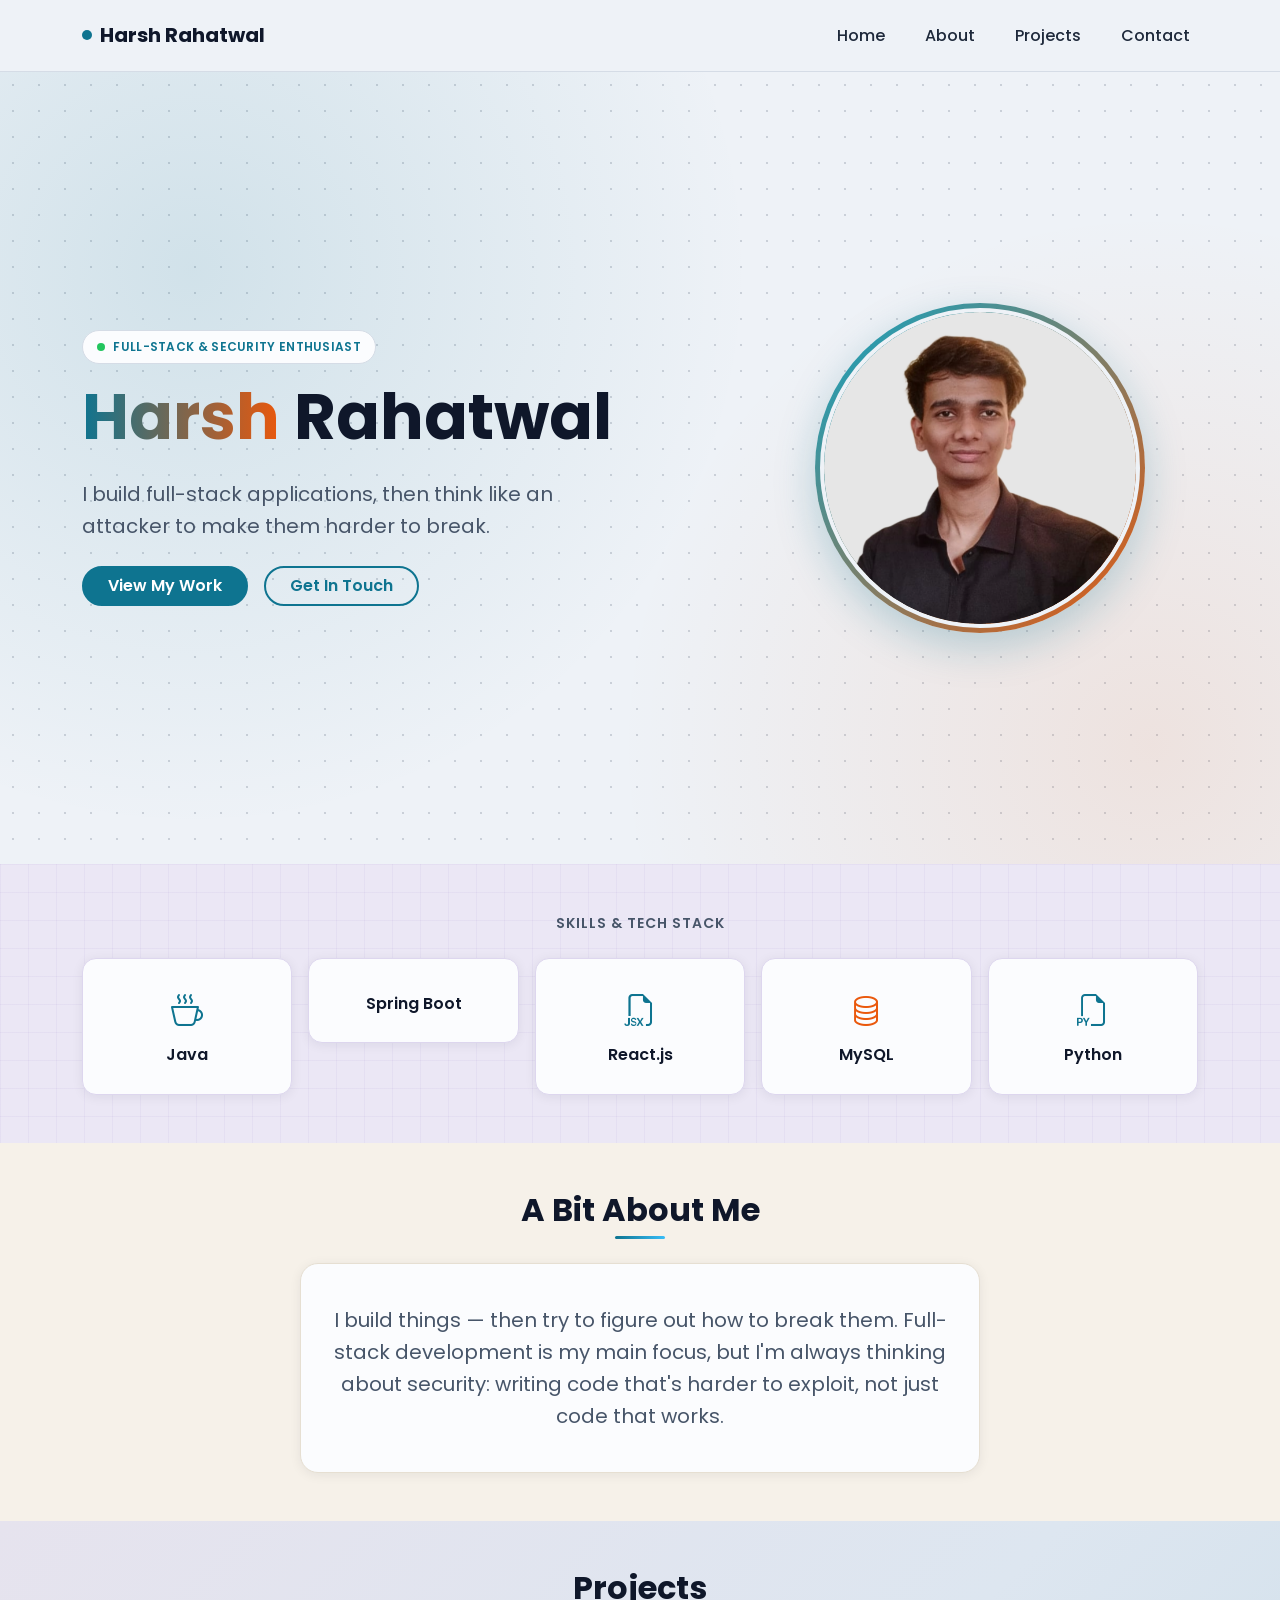
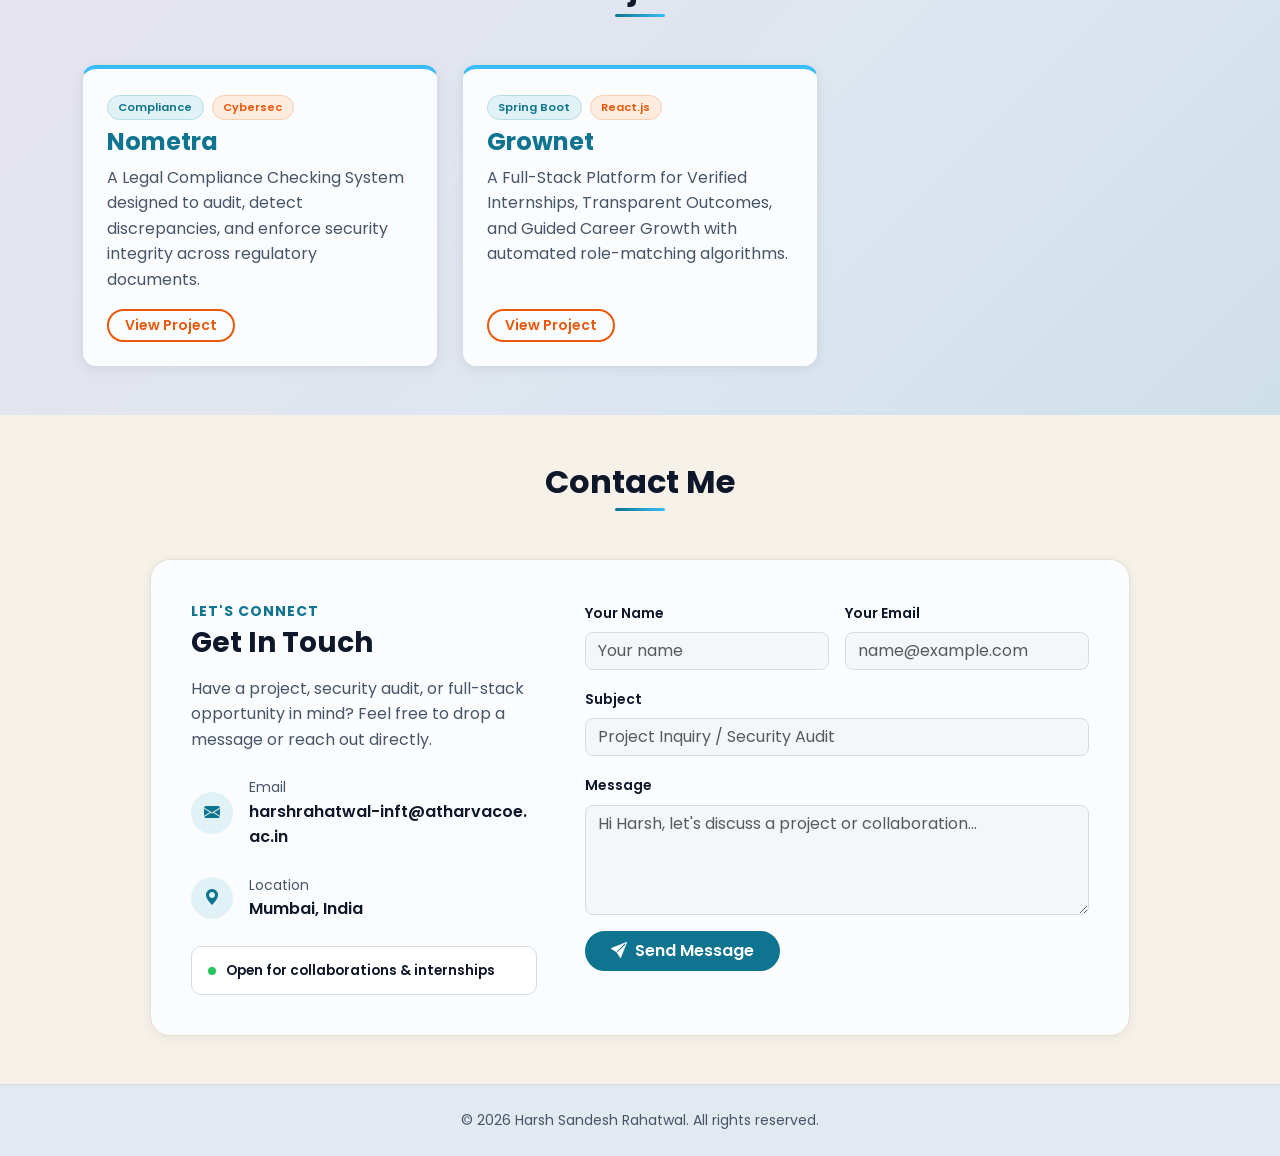
==== index.html @ 081e5b99 "Initial commit" ====
<!DOCTYPE html>
<html lang="en">
<head>
  <meta charset="UTF-8">
  <meta name="viewport" content="width=device-width, initial-scale=1.0">
  <title>Harsh Rahatwal | Portfolio</title>
  <link href="https://cdn.jsdelivr.net/npm/bootstrap@5.3.3/dist/css/bootstrap.min.css" rel="stylesheet">
  <link rel="stylesheet" href="https://cdn.jsdelivr.net/npm/bootstrap-icons@1.11.3/font/bootstrap-icons.css">
  <link href="https://fonts.googleapis.com/css2?family=Poppins:wght@400;500;600;700&display=swap" rel="stylesheet">
  <link rel="stylesheet" href="style.css">
</head>
<body>

  <!-- NAVBAR -->
  <nav class="navbar navbar-expand-lg site-nav sticky-top">
    <div class="container">
      <a class="navbar-brand fw-bold d-flex align-items-center gap-2" href="#home">
        <span class="brand-dot"></span>Harsh Rahatwal
      </a>
      <button class="navbar-toggler" type="button" data-bs-toggle="collapse" data-bs-target="#navMenu">
        <span class="navbar-toggler-icon"></span>
      </button>
      <div class="collapse navbar-collapse justify-content-end" id="navMenu">
        <ul class="navbar-nav gap-lg-4">
          <li class="nav-item"><a class="nav-link" href="#home">Home</a></li>
          <li class="nav-item"><a class="nav-link" href="#about">About</a></li>
          <li class="nav-item"><a class="nav-link" href="#projects">Projects</a></li>
          <li class="nav-item"><a class="nav-link" href="#contact">Contact</a></li>
        </ul>
      </div>
    </div>
  </nav>

  <!-- HERO -->
  <section class="hero d-flex align-items-center" id="home">
    <div class="container">
      <div class="row align-items-center g-5">

        <div class="col-lg-7">
          <span class="hero-badge"><span class="green-dot"></span>FULL-STACK &amp; SECURITY ENTHUSIAST</span>
          <h1 class="hero-title fw-bold mt-3">
            <span class="hero-name-gradient">Harsh</span> Rahatwal
          </h1>
          <p class="body-text fs-5 my-4" style="max-width: 520px;">
            I build full-stack applications, then think like an attacker to make them harder to break.
          </p>
          <div class="d-flex gap-3 flex-wrap">
            <a href="#projects" class="btn btn-accent rounded-pill px-4 fw-semibold">View My Work</a>
            <a href="#contact" class="btn btn-outline-accent rounded-pill px-4 fw-semibold">Get In Touch</a>
          </div>
        </div>

        <div class="col-lg-5 d-flex justify-content-center">
          <div class="photo-ring">
            <img src="profile-picture.png" alt="Harsh Rahatwal" class="rounded-circle hero-photo">
          </div>
        </div>

      </div>
    </div>
  </section>

  <!-- SKILLS -->
  <section class="section-lavender py-5">
    <div class="container">
      <p class="text-center small fw-semibold text-uppercase mb-4 body-text" style="letter-spacing:1px;">Skills &amp; Tech Stack</p>
      <div class="row g-3 justify-content-center">
        <div class="col-6 col-md"><div class="skill-card"><i class="bi bi-cup-hot accent-text"></i><p>Java</p></div></div>
        <div class="col-6 col-md"><div class="skill-card"><i class="bi bi-leaf accent-text-2"></i><p>Spring Boot</p></div></div>
        <div class="col-6 col-md"><div class="skill-card"><i class="bi bi-filetype-jsx accent-text"></i><p>React.js</p></div></div>
        <div class="col-6 col-md"><div class="skill-card"><i class="bi bi-database accent-text-2"></i><p>MySQL</p></div></div>
        <div class="col-6 col-md"><div class="skill-card"><i class="bi bi-filetype-py accent-text"></i><p>Python</p></div></div>
      </div>
    </div>
  </section>

  <!-- ABOUT -->
  <section class="section-linen py-5" id="about">
    <div class="container text-center">
      <h2 class="section-heading heading-dark mb-4">A Bit About Me</h2>
      <div class="about-card mx-auto">
        <p class="body-text fs-5 mb-0">
          I build things — then try to figure out how to break them. Full-stack development is my main focus, but I'm always thinking about security: writing code that's harder to exploit, not just code that works.
        </p>
      </div>
    </div>
  </section>

  <!-- PROJECTS -->
  <section class="section-slate py-5" id="projects">
    <div class="container">
      <h2 class="section-heading heading-dark text-center d-table mx-auto mb-5">Projects</h2>
      <div class="row g-4">

        <div class="col-md-4">
          <div class="project-card h-100 d-flex flex-column">
            <div class="mb-2">
              <span class="tag tag-teal">Compliance</span>
              <span class="tag tag-orange">Cybersec</span>
            </div>
            <h3 class="h4 fw-bold accent-text">Nometra</h3>
            <p class="body-text flex-grow-1">A Legal Compliance Checking System designed to audit, detect discrepancies, and enforce security integrity across regulatory documents.</p>
            <a href="#" class="btn btn-outline-accent2 btn-sm rounded-pill align-self-start px-3 fw-semibold">View Project</a>
          </div>
        </div>

        <div class="col-md-4">
          <div class="project-card h-100 d-flex flex-column">
            <div class="mb-2">
              <span class="tag tag-teal">Spring Boot</span>
              <span class="tag tag-orange">React.js</span>
            </div>
            <h3 class="h4 fw-bold accent-text">Grownet</h3>
            <p class="body-text flex-grow-1">A Full-Stack Platform for Verified Internships, Transparent Outcomes, and Guided Career Growth with automated role-matching algorithms.</p>
            <a href="#" class="btn btn-outline-accent2 btn-sm rounded-pill align-self-start px-3 fw-semibold">View Project</a>
          </div>
        </div>

        

      </div>
    </div>
  </section>

  <!-- CONTACT -->
  <section class="section-linen py-5" id="contact">
    <div class="container">
      <h2 class="section-heading heading-dark text-center d-table mx-auto mb-5">Contact Me</h2>

      <div class="contact-card mx-auto">
        <div class="row g-5">

          <div class="col-lg-5">
            <p class="small fw-bold text-uppercase accent-text mb-1" style="letter-spacing:1px;">Let's connect</p>
            <h3 class="fw-bold heading-dark mb-3">Get In Touch</h3>
            <p class="body-text">Have a project, security audit, or full-stack opportunity in mind? Feel free to drop a message or reach out directly.</p>

            <div class="d-flex align-items-center gap-3 my-4">
              <span class="icon-circle"><i class="bi bi-envelope-fill"></i></span>
              <div>
                <small class="body-text d-block">Email</small>
                <span class="fw-semibold heading-dark" style="word-break: break-all;">harshrahatwal-inft@atharvacoe.ac.in</span>
              </div>
            </div>

            <div class="d-flex align-items-center gap-3 mb-4">
              <span class="icon-circle"><i class="bi bi-geo-alt-fill"></i></span>
              <div>
                <small class="body-text d-block">Location</small>
                <span class="fw-semibold heading-dark">Mumbai, India</span>
              </div>
            </div>

            <div class="open-badge">
              <span class="green-dot"></span>Open for collaborations &amp; internships
            </div>
          </div>

          <div class="col-lg-7">
            <form action="mailto:harshrahatwal-inft@atharvacoe.ac.in" method="post" enctype="text/plain">
              <div class="row g-3">
                <div class="col-md-6">
                  <label class="form-label fw-semibold small" for="name">Your Name</label>
                  <input type="text" class="form-control" id="name" name="name" placeholder="Your name" required>
                </div>
                <div class="col-md-6">
                  <label class="form-label fw-semibold small" for="email">Your Email</label>
                  <input type="email" class="form-control" id="email" name="email" placeholder="name@example.com" required>
                </div>
                <div class="col-12">
                  <label class="form-label fw-semibold small" for="subject">Subject</label>
                  <input type="text" class="form-control" id="subject" name="subject" placeholder="Project Inquiry / Security Audit">
                </div>
                <div class="col-12">
                  <label class="form-label fw-semibold small" for="message">Message</label>
                  <textarea class="form-control" id="message" name="message" rows="4" placeholder="Hi Harsh, let's discuss a project or collaboration..." required></textarea>
                </div>
                <div class="col-12">
                  <button type="submit" class="btn btn-accent rounded-pill px-4 fw-semibold">
                    <i class="bi bi-send-fill me-2"></i>Send Message
                  </button>
                </div>
              </div>
            </form>
          </div>

        </div>
      </div>
    </div>
  </section>

  <!-- FOOTER -->
  <footer class="site-footer text-center py-4 small body-text">
    © 2026 Harsh Sandesh Rahatwal. All rights reserved.
  </footer>

  <script src="https://cdn.jsdelivr.net/npm/bootstrap@5.3.3/dist/js/bootstrap.bundle.min.js"></script>
</body>
</html>
---- style.css ----
* { margin: 0; padding: 0; box-sizing: border-box; }
html { scroll-behavior: smooth; }

:root {
  --accent: #0e7490;
  --accent-dark: #155e75;
  --accent-2: #ea580c;
  --text-dark: #0f172a;
  --text-body: #475569;
  --card: #fbfcfe;
  --border: #d5dce6;
  --shadow: 0 2px 12px rgba(15, 23, 42, 0.07);
}

body {
  font-family: 'Poppins', sans-serif;
  line-height: 1.6;
  background-color: #eef2f7;
  color: var(--text-body);
}

/* ---------- Colour utilities ---------- */
.accent-text   { color: var(--accent); }
.accent-text-2 { color: var(--accent-2); }
.heading-dark  { color: var(--text-dark); }
.body-text     { color: var(--text-body); }

/* ---------- Section backgrounds ---------- */
.section-lavender {
  background-color: #ebe7f5;
  background-image:
    linear-gradient(rgba(120, 100, 180, 0.06) 1px, transparent 1px),
    linear-gradient(90deg, rgba(120, 100, 180, 0.06) 1px, transparent 1px);
  background-size: 28px 28px;
}
.section-linen { background-color: #f6f1e9; }
.section-slate {
  background-color: #e3e9f1;
  background-image: linear-gradient(135deg, #e6e3ee 0%, #dde6f0 60%, #cfdfea 100%);
}

/* ---------- Navbar ---------- */
.site-nav {
  background-color: rgba(238, 242, 247, 0.92);
  backdrop-filter: blur(8px);
  border-bottom: 1px solid var(--border);
  padding: 0.9rem 0;
}
.site-nav .navbar-brand { color: var(--text-dark); }
.site-nav .nav-link { color: #1e293b; font-weight: 500; }
.site-nav .nav-link:hover { color: var(--accent); }
.brand-dot {
  width: 10px; height: 10px; border-radius: 50%;
  background: var(--accent); display: inline-block;
}

/* ---------- Hero ---------- */
.hero {
  min-height: 88vh;
  background-color: #eef2f7;
  background-image:
    radial-gradient(circle at 15% 25%, rgba(14, 116, 144, 0.13), transparent 45%),
    radial-gradient(circle at 90% 85%, rgba(234, 88, 12, 0.10), transparent 40%),
    radial-gradient(rgba(71, 85, 105, 0.22) 1px, transparent 1px);
  background-size: auto, auto, 26px 26px;
}
.hero-badge {
  display: inline-flex; align-items: center; gap: 0.5rem;
  background: #fbfcfe; border: 1px solid var(--border);
  color: var(--accent); font-size: 0.75rem; font-weight: 600;
  padding: 0.4rem 0.9rem; border-radius: 30px; letter-spacing: 0.3px;
}
.green-dot {
  width: 8px; height: 8px; border-radius: 50%;
  background: #22c55e; display: inline-block; flex-shrink: 0;
}
.hero-title {
  font-size: clamp(2.4rem, 6vw, 4rem);
  line-height: 1.15;
  color: var(--text-dark);
}
.hero-name-gradient {
  background: linear-gradient(90deg, var(--accent), var(--accent-2));
  -webkit-background-clip: text;
  background-clip: text;
  color: transparent;
}
.photo-ring {
  padding: 5px;
  border-radius: 50%;
  background: linear-gradient(135deg, #0ea5c6, var(--accent-2));
  box-shadow: 0 14px 40px rgba(14, 116, 144, 0.25);
}
.hero-photo {
  width: 100%;
  max-width: 320px;
  aspect-ratio: 1 / 1;
  object-fit: cover;
  display: block;
  border: 4px solid #eef2f7;
}

/* ---------- Buttons ---------- */
.btn-accent {
  background-color: var(--accent);
  color: #fff;
  border: 2px solid var(--accent);
  transition: all 0.25s ease;
}
.btn-accent:hover { background-color: transparent; color: var(--accent); }

.btn-outline-accent {
  background-color: transparent;
  color: var(--accent);
  border: 2px solid var(--accent);
  transition: all 0.25s ease;
}
.btn-outline-accent:hover { background-color: var(--accent); color: #fff; }

.btn-outline-accent2 {
  background-color: transparent;
  color: var(--accent-2);
  border: 2px solid var(--accent-2);
  transition: all 0.25s ease;
}
.btn-outline-accent2:hover { background-color: var(--accent-2); color: #fff; }

/* ---------- Section headings ---------- */
.section-heading {
  position: relative;
  padding-bottom: 0.6rem;
  font-weight: 700;
}
.section-heading::after {
  content: "";
  position: absolute;
  bottom: 0; left: 50%;
  transform: translateX(-50%);
  width: 50px; height: 3px;
  background: linear-gradient(90deg, var(--accent), #38bdf8);
  border-radius: 2px;
}

/* ---------- Skill cards ---------- */
.skill-card {
  background: var(--card);
  border: 1px solid #ddd6ee;
  border-radius: 14px;
  box-shadow: var(--shadow);
  text-align: center;
  padding: 1.6rem 0.5rem;
  transition: transform 0.2s ease, border-color 0.2s ease;
}
.skill-card i { font-size: 2rem; }
.skill-card p { margin: 0.4rem 0 0; font-weight: 600; color: var(--text-dark); }
.skill-card:hover { transform: translateY(-5px); border-color: var(--accent-2); }

/* ---------- About ---------- */
.about-card {
  max-width: 680px;
  background: var(--card);
  border: 1px solid #e6dfd2;
  border-radius: 18px;
  box-shadow: var(--shadow);
  padding: 2.5rem 2rem;
}

/* ---------- Project cards ---------- */
.project-card {
  background: var(--card);
  border: 1px solid var(--border);
  border-top: 4px solid #38bdf8;
  border-radius: 14px;
  box-shadow: var(--shadow);
  padding: 1.5rem;
  transition: transform 0.2s ease, border-color 0.2s ease, box-shadow 0.2s ease;
}
.project-card:hover {
  transform: translateY(-5px);
  border-color: var(--accent-2);
  box-shadow: 0 8px 22px rgba(15, 23, 42, 0.12);
}
.tag {
  display: inline-block;
  font-size: 0.7rem; font-weight: 600;
  padding: 0.15rem 0.65rem;
  border-radius: 20px; margin-right: 0.25rem;
}
.tag-teal   { background: #e0f2f6; color: var(--accent);   border: 1px solid #b6dde6; }
.tag-orange { background: #fdebdd; color: var(--accent-2); border: 1px solid #f7cfb0; }

/* ---------- Contact ---------- */
.contact-card {
  max-width: 980px;
  background: var(--card);
  border: 1px solid #e6dfd2;
  border-radius: 20px;
  box-shadow: var(--shadow);
  padding: 2.5rem;
}
.icon-circle {
  width: 42px; height: 42px; flex-shrink: 0;
  border-radius: 50%;
  background: #e0f2f6; color: var(--accent);
  display: inline-flex; align-items: center; justify-content: center;
}
.open-badge {
  display: flex; align-items: center; gap: 0.6rem;
  border: 1px solid var(--border);
  border-radius: 10px;
  padding: 0.8rem 1rem;
  font-size: 0.85rem; font-weight: 600;
  color: var(--text-dark);
  background: #fff;
}
.form-label { color: var(--text-dark); }
.form-control {
  background-color: #f4f6fa;
  border: 1px solid var(--border);
  border-radius: 8px;
  color: var(--text-dark);
}
.form-control:focus {
  background-color: #fff;
  border-color: var(--accent);
  box-shadow: 0 0 0 3px rgba(14, 116, 144, 0.15);
}

/* ---------- Footer ---------- */
.site-footer {
  background-color: #e3e9f1;
  border-top: 1px solid var(--border);
}

/* ---------- Small screens ---------- */
@media (max-width: 575px) {
  .contact-card { padding: 1.5rem; }
  .about-card { padding: 1.75rem 1.25rem; }
}
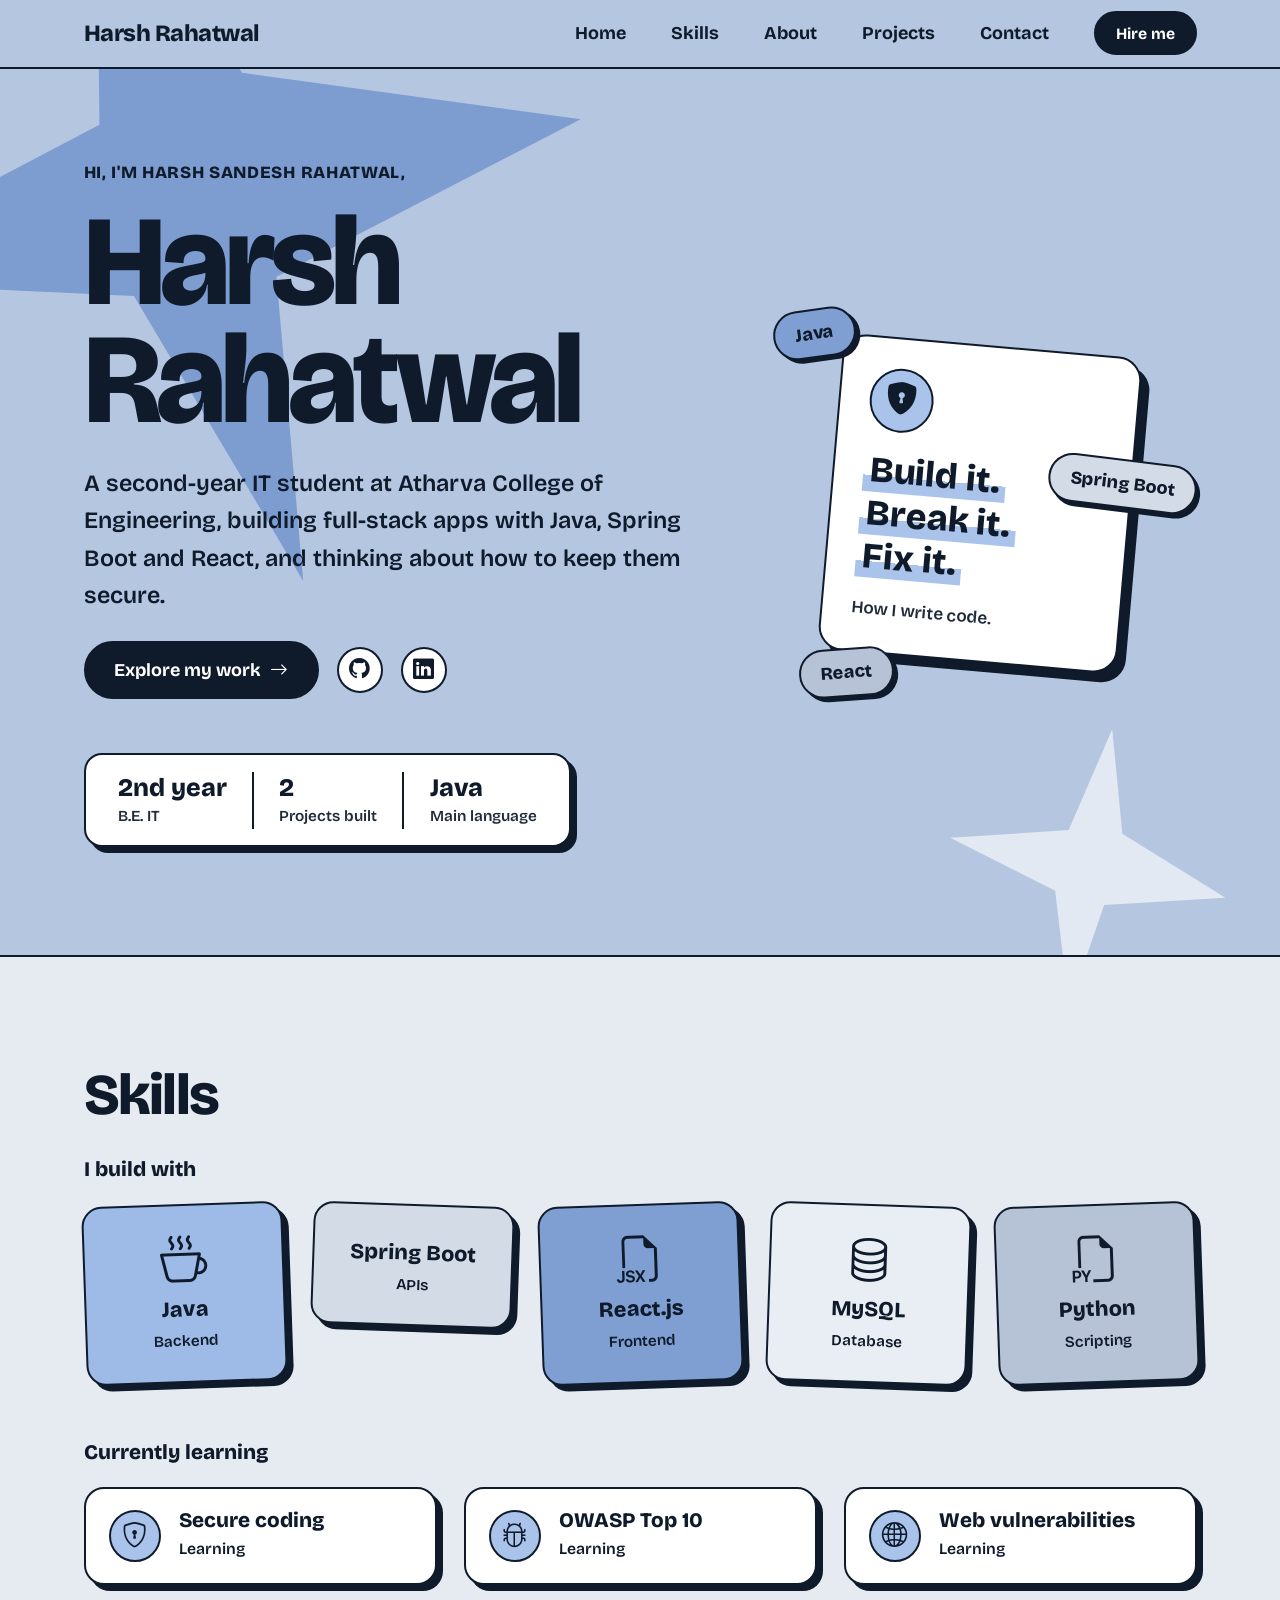
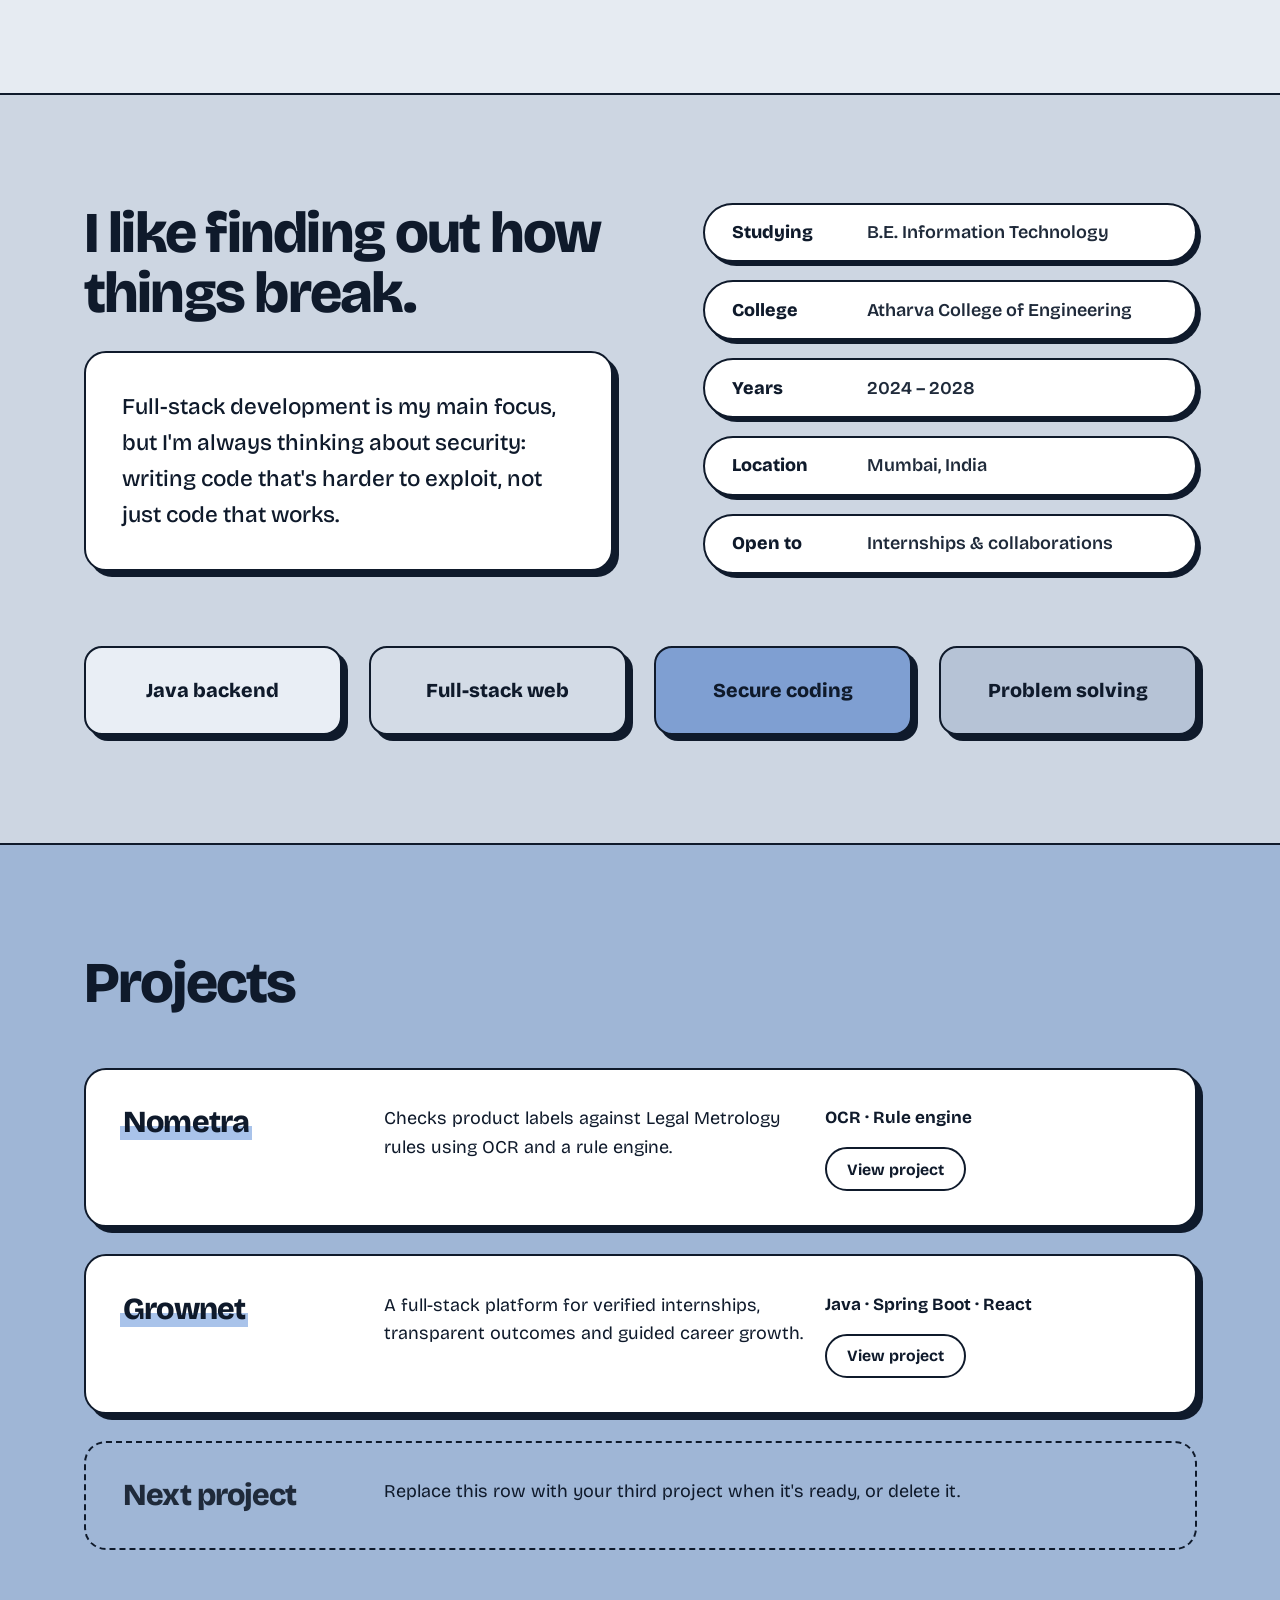
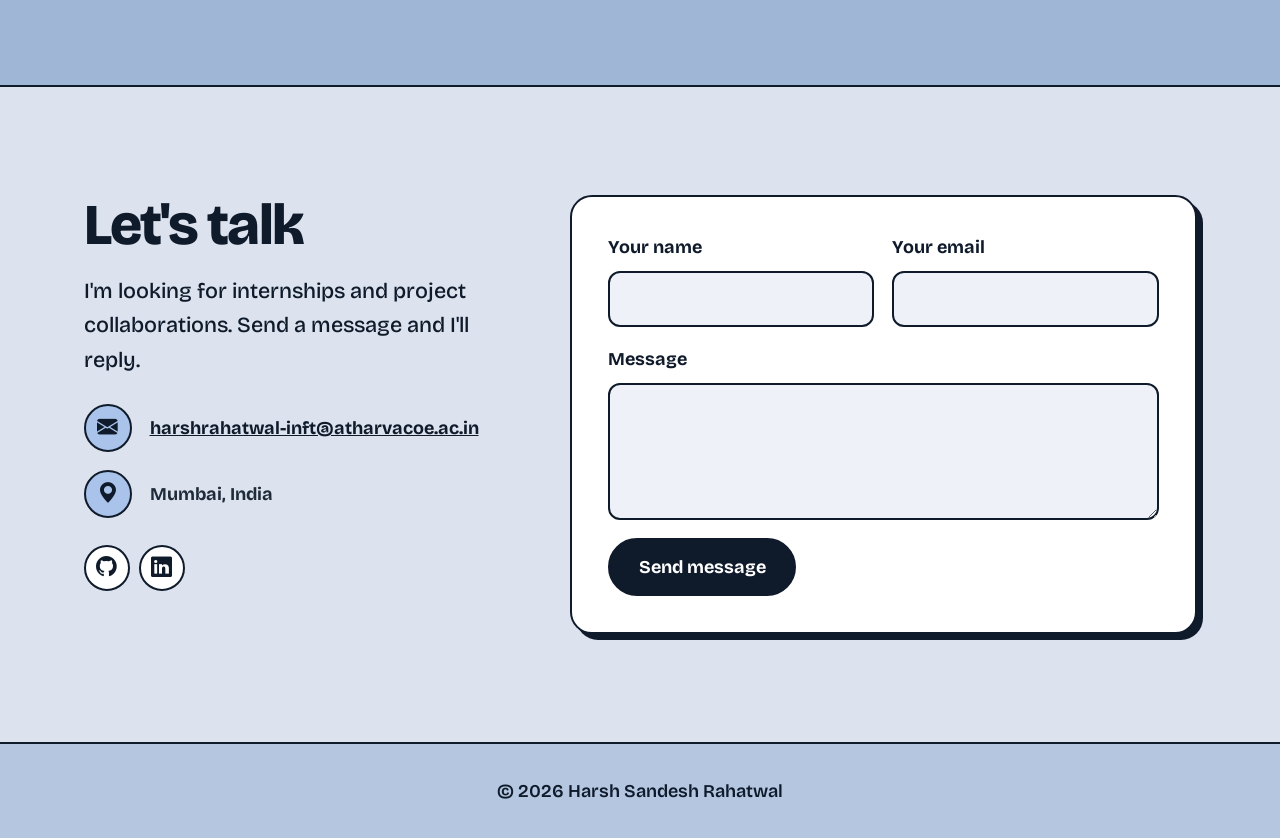
==== commit 7043f55e: "Redesign portfolio: new theme and layout" ====
--- a/index.html
+++ b/index.html
@@ -6,7 +6,7 @@
   <title>Harsh Rahatwal | Portfolio</title>
   <link href="https://cdn.jsdelivr.net/npm/bootstrap@5.3.3/dist/css/bootstrap.min.css" rel="stylesheet">
   <link rel="stylesheet" href="https://cdn.jsdelivr.net/npm/bootstrap-icons@1.11.3/font/bootstrap-icons.css">
-  <link href="https://fonts.googleapis.com/css2?family=Poppins:wght@400;500;600;700&display=swap" rel="stylesheet">
+  <link href="https://fonts.googleapis.com/css2?family=Bricolage+Grotesque:wght@400;600;800&display=swap" rel="stylesheet">
   <link rel="stylesheet" href="style.css">
 </head>
 <body>
@@ -14,185 +14,205 @@
   <!-- NAVBAR -->
   <nav class="navbar navbar-expand-lg site-nav sticky-top">
     <div class="container">
-      <a class="navbar-brand fw-bold d-flex align-items-center gap-2" href="#home">
-        <span class="brand-dot"></span>Harsh Rahatwal
-      </a>
-      <button class="navbar-toggler" type="button" data-bs-toggle="collapse" data-bs-target="#navMenu">
+      <a class="navbar-brand" href="#home">Harsh Rahatwal</a>
+      <button class="navbar-toggler" type="button" data-bs-toggle="collapse" data-bs-target="#navMenu" aria-label="Toggle menu">
         <span class="navbar-toggler-icon"></span>
       </button>
       <div class="collapse navbar-collapse justify-content-end" id="navMenu">
-        <ul class="navbar-nav gap-lg-4">
+        <ul class="navbar-nav gap-lg-4 align-items-lg-center">
           <li class="nav-item"><a class="nav-link" href="#home">Home</a></li>
+          <li class="nav-item"><a class="nav-link" href="#skills">Skills</a></li>
           <li class="nav-item"><a class="nav-link" href="#about">About</a></li>
           <li class="nav-item"><a class="nav-link" href="#projects">Projects</a></li>
           <li class="nav-item"><a class="nav-link" href="#contact">Contact</a></li>
+          <li class="nav-item ms-lg-2 mt-2 mt-lg-0"><a class="btn btn-ink btn-sm" href="#contact">Hire me</a></li>
         </ul>
       </div>
     </div>
   </nav>
 
   <!-- HERO -->
-  <section class="hero d-flex align-items-center" id="home">
-    <div class="container">
+  <header class="hero" id="home">
+    <span class="star star-pink" aria-hidden="true"></span>
+    <span class="star star-yellow" aria-hidden="true"></span>
+    <div class="container position-relative">
       <div class="row align-items-center g-5">
 
         <div class="col-lg-7">
-          <span class="hero-badge"><span class="green-dot"></span>FULL-STACK &amp; SECURITY ENTHUSIAST</span>
-          <h1 class="hero-title fw-bold mt-3">
-            <span class="hero-name-gradient">Harsh</span> Rahatwal
-          </h1>
-          <p class="body-text fs-5 my-4" style="max-width: 520px;">
-            I build full-stack applications, then think like an attacker to make them harder to break.
-          </p>
-          <div class="d-flex gap-3 flex-wrap">
-            <a href="#projects" class="btn btn-accent rounded-pill px-4 fw-semibold">View My Work</a>
-            <a href="#contact" class="btn btn-outline-accent rounded-pill px-4 fw-semibold">Get In Touch</a>
-          </div>
-        </div>
-
-        <div class="col-lg-5 d-flex justify-content-center">
-          <div class="photo-ring">
-            <img src="profile-picture.png" alt="Harsh Rahatwal" class="rounded-circle hero-photo">
-          </div>
-        </div>
-
-      </div>
-    </div>
-  </section>
+          <p class="hello">Hi, I'm Harsh Sandesh Rahatwal,</p>
+          <h1 class="hero-title">Harsh<br>Rahatwal</h1>
+          <p class="hero-sub">A second-year IT student at Atharva College of Engineering, building full-stack apps with Java, Spring Boot and React, and thinking about how to keep them secure.</p>
+          <div class="d-flex flex-wrap align-items-center gap-3 mt-4">
+            <a class="btn btn-ink" href="#projects">Explore my work <i class="bi bi-arrow-right ms-1"></i></a>
+            <a class="social" href="#" aria-label="GitHub"><i class="bi bi-github"></i></a>
+            <a class="social" href="#" aria-label="LinkedIn"><i class="bi bi-linkedin"></i></a>
+          </div>
+          <div class="stats mt-5">
+            <div class="stat"><strong>2nd year</strong><span>B.E. IT</span></div>
+            <div class="stat"><strong>2</strong><span>Projects built</span></div>
+            <div class="stat"><strong>Java</strong><span>Main language</span></div>
+          </div>
+        </div>
+
+        <div class="col-lg-5">
+          <div class="hero-visual">
+            <div class="mantra-card">
+              <div class="mantra-icon"><i class="bi bi-shield-lock-fill"></i></div>
+              <p class="mantra">
+                <span class="step">Build it.</span>
+                <span class="step">Break it.</span>
+                <span class="step">Fix it.</span>
+              </p>
+              <p class="mantra-note">How I write code.</p>
+            </div>
+            <span class="sticker s1">Java</span>
+            <span class="sticker s2">Spring Boot</span>
+            <span class="sticker s3">React</span>
+          </div>
+        </div>
+
+      </div>
+    </div>
+  </header>
 
   <!-- SKILLS -->
-  <section class="section-lavender py-5">
-    <div class="container">
-      <p class="text-center small fw-semibold text-uppercase mb-4 body-text" style="letter-spacing:1px;">Skills &amp; Tech Stack</p>
-      <div class="row g-3 justify-content-center">
-        <div class="col-6 col-md"><div class="skill-card"><i class="bi bi-cup-hot accent-text"></i><p>Java</p></div></div>
-        <div class="col-6 col-md"><div class="skill-card"><i class="bi bi-leaf accent-text-2"></i><p>Spring Boot</p></div></div>
-        <div class="col-6 col-md"><div class="skill-card"><i class="bi bi-filetype-jsx accent-text"></i><p>React.js</p></div></div>
-        <div class="col-6 col-md"><div class="skill-card"><i class="bi bi-database accent-text-2"></i><p>MySQL</p></div></div>
-        <div class="col-6 col-md"><div class="skill-card"><i class="bi bi-filetype-py accent-text"></i><p>Python</p></div></div>
+  <section class="band band-cream" id="skills">
+    <div class="container">
+      <h2 class="section-title">Skills</h2>
+
+      <p class="group-label mt-4">I build with</p>
+      <div class="row g-4 row-cols-2 row-cols-md-3 row-cols-lg-5">
+        <div class="col"><div class="tile bg-pink"><i class="bi bi-cup-hot"></i><b>Java</b><small>Backend</small></div></div>
+        <div class="col"><div class="tile bg-mint"><i class="bi bi-leaf"></i><b>Spring Boot</b><small>APIs</small></div></div>
+        <div class="col"><div class="tile bg-blue"><i class="bi bi-filetype-jsx"></i><b>React.js</b><small>Frontend</small></div></div>
+        <div class="col"><div class="tile bg-yellow"><i class="bi bi-database"></i><b>MySQL</b><small>Database</small></div></div>
+        <div class="col"><div class="tile bg-lav"><i class="bi bi-filetype-py"></i><b>Python</b><small>Scripting</small></div></div>
+      </div>
+
+      <p class="group-label mt-5">Currently learning</p>
+      <div class="row g-4 row-cols-1 row-cols-md-3">
+        <div class="col"><div class="tile-wide"><span class="chip-icon"><i class="bi bi-shield-lock"></i></span><div><b>Secure coding</b><small>Learning</small></div></div></div>
+        <div class="col"><div class="tile-wide"><span class="chip-icon"><i class="bi bi-bug"></i></span><div><b>OWASP Top 10</b><small>Learning</small></div></div></div>
+        <div class="col"><div class="tile-wide"><span class="chip-icon"><i class="bi bi-globe2"></i></span><div><b>Web vulnerabilities</b><small>Learning</small></div></div></div>
       </div>
     </div>
   </section>
 
   <!-- ABOUT -->
-  <section class="section-linen py-5" id="about">
-    <div class="container text-center">
-      <h2 class="section-heading heading-dark mb-4">A Bit About Me</h2>
-      <div class="about-card mx-auto">
-        <p class="body-text fs-5 mb-0">
-          I build things — then try to figure out how to break them. Full-stack development is my main focus, but I'm always thinking about security: writing code that's harder to exploit, not just code that works.
-        </p>
+  <section class="band band-pink" id="about">
+    <div class="container">
+      <div class="row g-5 align-items-start">
+        <div class="col-lg-6">
+          <h2 class="section-title mb-4">I like finding out how things break.</h2>
+          <div class="about-card">
+            <p class="mb-0">Full-stack development is my main focus, but I'm always thinking about security: writing code that's harder to exploit, not just code that works.</p>
+          </div>
+        </div>
+        <div class="col-lg-6">
+          <ul class="info">
+            <li><span>Studying</span><b>B.E. Information Technology</b></li>
+            <li><span>College</span><b>Atharva College of Engineering</b></li>
+            <li><span>Years</span><b>2024 – 2028</b></li>
+            <li><span>Location</span><b>Mumbai, India</b></li>
+            <li><span>Open to</span><b>Internships &amp; collaborations</b></li>
+          </ul>
+        </div>
+      </div>
+
+      <div class="row g-4 mt-4">
+        <div class="col-6 col-md-3"><div class="focus-box bg-yellow">Java backend</div></div>
+        <div class="col-6 col-md-3"><div class="focus-box bg-mint">Full-stack web</div></div>
+        <div class="col-6 col-md-3"><div class="focus-box bg-blue">Secure coding</div></div>
+        <div class="col-6 col-md-3"><div class="focus-box bg-lav">Problem solving</div></div>
       </div>
     </div>
   </section>
 
   <!-- PROJECTS -->
-  <section class="section-slate py-5" id="projects">
-    <div class="container">
-      <h2 class="section-heading heading-dark text-center d-table mx-auto mb-5">Projects</h2>
-      <div class="row g-4">
-
-        <div class="col-md-4">
-          <div class="project-card h-100 d-flex flex-column">
-            <div class="mb-2">
-              <span class="tag tag-teal">Compliance</span>
-              <span class="tag tag-orange">Cybersec</span>
+  <section class="band band-blue" id="projects">
+    <div class="container">
+      <h2 class="section-title mb-5">Projects</h2>
+
+      <article class="project">
+        <div class="row g-3 align-items-start">
+          <div class="col-md-3"><h3 class="project-name">Nometra</h3></div>
+          <div class="col-md-5"><p class="mb-0">Checks product labels against Legal Metrology rules using OCR and a rule engine.</p></div>
+          <div class="col-md-4">
+            <p class="stack">OCR · Rule engine</p>
+            <a href="#" class="btn btn-line btn-sm">View project</a>
+          </div>
+        </div>
+      </article>
+
+      <article class="project">
+        <div class="row g-3 align-items-start">
+          <div class="col-md-3"><h3 class="project-name">Grownet</h3></div>
+          <div class="col-md-5"><p class="mb-0">A full-stack platform for verified internships, transparent outcomes and guided career growth.</p></div>
+          <div class="col-md-4">
+            <p class="stack">Java · Spring Boot · React</p>
+            <a href="#" class="btn btn-line btn-sm">View project</a>
+          </div>
+        </div>
+      </article>
+
+      <article class="project project-empty">
+        <div class="row g-3 align-items-start">
+          <div class="col-md-3"><h3 class="project-name">Next project</h3></div>
+          <div class="col-md-9"><p class="mb-0">Replace this row with your third project when it's ready, or delete it.</p></div>
+        </div>
+      </article>
+    </div>
+  </section>
+
+  <!-- CONTACT -->
+  <section class="band band-yellow" id="contact">
+    <div class="container">
+      <div class="row g-5">
+
+        <div class="col-lg-5">
+          <h2 class="section-title">Let's talk</h2>
+          <p class="lead-text mt-3">I'm looking for internships and project collaborations. Send a message and I'll reply.</p>
+          <div class="d-flex align-items-center gap-3 mt-4">
+            <span class="icon-circle"><i class="bi bi-envelope-fill"></i></span>
+            <a class="mail-link" href="mailto:harshrahatwal-inft@atharvacoe.ac.in">harshrahatwal-inft@atharvacoe.ac.in</a>
+          </div>
+          <div class="d-flex align-items-center gap-3 mt-3">
+            <span class="icon-circle"><i class="bi bi-geo-alt-fill"></i></span>
+            <span class="fw-bold">Mumbai, India</span>
+          </div>
+          <div class="d-flex gap-2 mt-4">
+            <a class="social" href="#" aria-label="GitHub"><i class="bi bi-github"></i></a>
+            <a class="social" href="#" aria-label="LinkedIn"><i class="bi bi-linkedin"></i></a>
+          </div>
+        </div>
+
+        <div class="col-lg-7">
+          <form class="contact-form" action="mailto:harshrahatwal-inft@atharvacoe.ac.in" method="post" enctype="text/plain">
+            <div class="row g-3">
+              <div class="col-md-6">
+                <label class="form-label" for="name">Your name</label>
+                <input type="text" class="form-control" id="name" name="name" required>
+              </div>
+              <div class="col-md-6">
+                <label class="form-label" for="email">Your email</label>
+                <input type="email" class="form-control" id="email" name="email" required>
+              </div>
+              <div class="col-12">
+                <label class="form-label" for="message">Message</label>
+                <textarea class="form-control" id="message" name="message" rows="4" required></textarea>
+              </div>
+              <div class="col-12">
+                <button type="submit" class="btn btn-ink">Send message</button>
+              </div>
             </div>
-            <h3 class="h4 fw-bold accent-text">Nometra</h3>
-            <p class="body-text flex-grow-1">A Legal Compliance Checking System designed to audit, detect discrepancies, and enforce security integrity across regulatory documents.</p>
-            <a href="#" class="btn btn-outline-accent2 btn-sm rounded-pill align-self-start px-3 fw-semibold">View Project</a>
-          </div>
-        </div>
-
-        <div class="col-md-4">
-          <div class="project-card h-100 d-flex flex-column">
-            <div class="mb-2">
-              <span class="tag tag-teal">Spring Boot</span>
-              <span class="tag tag-orange">React.js</span>
-            </div>
-            <h3 class="h4 fw-bold accent-text">Grownet</h3>
-            <p class="body-text flex-grow-1">A Full-Stack Platform for Verified Internships, Transparent Outcomes, and Guided Career Growth with automated role-matching algorithms.</p>
-            <a href="#" class="btn btn-outline-accent2 btn-sm rounded-pill align-self-start px-3 fw-semibold">View Project</a>
-          </div>
-        </div>
-
-        
-
-      </div>
-    </div>
-  </section>
-
-  <!-- CONTACT -->
-  <section class="section-linen py-5" id="contact">
-    <div class="container">
-      <h2 class="section-heading heading-dark text-center d-table mx-auto mb-5">Contact Me</h2>
-
-      <div class="contact-card mx-auto">
-        <div class="row g-5">
-
-          <div class="col-lg-5">
-            <p class="small fw-bold text-uppercase accent-text mb-1" style="letter-spacing:1px;">Let's connect</p>
-            <h3 class="fw-bold heading-dark mb-3">Get In Touch</h3>
-            <p class="body-text">Have a project, security audit, or full-stack opportunity in mind? Feel free to drop a message or reach out directly.</p>
-
-            <div class="d-flex align-items-center gap-3 my-4">
-              <span class="icon-circle"><i class="bi bi-envelope-fill"></i></span>
-              <div>
-                <small class="body-text d-block">Email</small>
-                <span class="fw-semibold heading-dark" style="word-break: break-all;">harshrahatwal-inft@atharvacoe.ac.in</span>
-              </div>
-            </div>
-
-            <div class="d-flex align-items-center gap-3 mb-4">
-              <span class="icon-circle"><i class="bi bi-geo-alt-fill"></i></span>
-              <div>
-                <small class="body-text d-block">Location</small>
-                <span class="fw-semibold heading-dark">Mumbai, India</span>
-              </div>
-            </div>
-
-            <div class="open-badge">
-              <span class="green-dot"></span>Open for collaborations &amp; internships
-            </div>
-          </div>
-
-          <div class="col-lg-7">
-            <form action="mailto:harshrahatwal-inft@atharvacoe.ac.in" method="post" enctype="text/plain">
-              <div class="row g-3">
-                <div class="col-md-6">
-                  <label class="form-label fw-semibold small" for="name">Your Name</label>
-                  <input type="text" class="form-control" id="name" name="name" placeholder="Your name" required>
-                </div>
-                <div class="col-md-6">
-                  <label class="form-label fw-semibold small" for="email">Your Email</label>
-                  <input type="email" class="form-control" id="email" name="email" placeholder="name@example.com" required>
-                </div>
-                <div class="col-12">
-                  <label class="form-label fw-semibold small" for="subject">Subject</label>
-                  <input type="text" class="form-control" id="subject" name="subject" placeholder="Project Inquiry / Security Audit">
-                </div>
-                <div class="col-12">
-                  <label class="form-label fw-semibold small" for="message">Message</label>
-                  <textarea class="form-control" id="message" name="message" rows="4" placeholder="Hi Harsh, let's discuss a project or collaboration..." required></textarea>
-                </div>
-                <div class="col-12">
-                  <button type="submit" class="btn btn-accent rounded-pill px-4 fw-semibold">
-                    <i class="bi bi-send-fill me-2"></i>Send Message
-                  </button>
-                </div>
-              </div>
-            </form>
-          </div>
-
-        </div>
-      </div>
-    </div>
-  </section>
-
-  <!-- FOOTER -->
-  <footer class="site-footer text-center py-4 small body-text">
-    © 2026 Harsh Sandesh Rahatwal. All rights reserved.
-  </footer>
+          </form>
+        </div>
+
+      </div>
+    </div>
+  </section>
+
+  <footer class="site-footer">© 2026 Harsh Sandesh Rahatwal</footer>
 
   <script src="https://cdn.jsdelivr.net/npm/bootstrap@5.3.3/dist/js/bootstrap.bundle.min.js"></script>
 </body>
--- a/style.css
+++ b/style.css
@@ -1,239 +1,252 @@
 * { margin: 0; padding: 0; box-sizing: border-box; }
-html { scroll-behavior: smooth; }
-
+
+html { font-size: 112.5%; scroll-padding-top: 70px; }
+
+/* Note: some class names (bg-pink, band-cream, etc.) are kept from the earlier
+   version so index.html doesn't need to change. The colours are now blues and greys. */
 :root {
-  --accent: #0e7490;
-  --accent-dark: #155e75;
-  --accent-2: #ea580c;
-  --text-dark: #0f172a;
-  --text-body: #475569;
-  --card: #fbfcfe;
-  --border: #d5dce6;
-  --shadow: 0 2px 12px rgba(15, 23, 42, 0.07);
+  --ink: #0f1a2b;
+  --body: #1f2a3a;
+
+  --hero: #b4c6e0;        /* blue-grey */
+  --grey-light: #e6ebf2;  /* light grey-blue */
+  --grey-mid: #cdd6e2;    /* soft grey */
+  --blue-mid: #9fb6d6;    /* medium blue */
+  --grey-pale: #dce3ee;   /* pale grey-blue */
+
+  --star-big: #7d9ccf;    /* steel blue */
+  --star-small: #e3e9f2;  /* light grey */
+  --accent: #a9c3ea;      /* highlight blue */
+
+  --t1: #9dbbe6;
+  --t2: #d3dbe6;
+  --t3: #7f9fd2;
+  --t4: #e9eef5;
+  --t5: #b6c3d6;
 }
 
 body {
-  font-family: 'Poppins', sans-serif;
+  font-family: 'Bricolage Grotesque', sans-serif;
   line-height: 1.6;
-  background-color: #eef2f7;
-  color: var(--text-body);
-}
-
-/* ---------- Colour utilities ---------- */
-.accent-text   { color: var(--accent); }
-.accent-text-2 { color: var(--accent-2); }
-.heading-dark  { color: var(--text-dark); }
-.body-text     { color: var(--text-body); }
-
-/* ---------- Section backgrounds ---------- */
-.section-lavender {
-  background-color: #ebe7f5;
-  background-image:
-    linear-gradient(rgba(120, 100, 180, 0.06) 1px, transparent 1px),
-    linear-gradient(90deg, rgba(120, 100, 180, 0.06) 1px, transparent 1px);
-  background-size: 28px 28px;
-}
-.section-linen { background-color: #f6f1e9; }
-.section-slate {
-  background-color: #e3e9f1;
-  background-image: linear-gradient(135deg, #e6e3ee 0%, #dde6f0 60%, #cfdfea 100%);
-}
+  color: var(--body);
+  background: var(--grey-light);
+  overflow-x: hidden;
+}
+
+h1, h2, h3 { color: var(--ink); font-weight: 800; letter-spacing: -0.03em; }
+
+a:focus-visible, button:focus-visible {
+  outline: 3px solid var(--ink);
+  outline-offset: 3px;
+}
+
+/* ---------- Shared card look ---------- */
+.stats, .about-card, .info li, .focus-box, .project, .contact-form,
+.tile, .tile-wide, .mantra-card, .sticker {
+  border: 2px solid var(--ink);
+  box-shadow: 6px 6px 0 var(--ink);
+}
+
+/* ---------- Colour helpers (names kept from earlier version) ---------- */
+.bg-pink   { background: var(--t1); }
+.bg-mint   { background: var(--t2); }
+.bg-blue   { background: var(--t3); }
+.bg-yellow { background: var(--t4); }
+.bg-lav    { background: var(--t5); }
 
 /* ---------- Navbar ---------- */
-.site-nav {
-  background-color: rgba(238, 242, 247, 0.92);
-  backdrop-filter: blur(8px);
-  border-bottom: 1px solid var(--border);
-  padding: 0.9rem 0;
-}
-.site-nav .navbar-brand { color: var(--text-dark); }
-.site-nav .nav-link { color: #1e293b; font-weight: 500; }
-.site-nav .nav-link:hover { color: var(--accent); }
-.brand-dot {
-  width: 10px; height: 10px; border-radius: 50%;
-  background: var(--accent); display: inline-block;
-}
+.site-nav { background: var(--hero); border-bottom: 2px solid var(--ink); }
+.site-nav .navbar-brand { color: var(--ink); font-weight: 800; font-size: 1.3rem; letter-spacing: -0.02em; }
+.site-nav .nav-link { color: var(--ink); font-weight: 700; }
+.site-nav .nav-link:hover {
+  text-decoration: underline;
+  text-decoration-thickness: 3px;
+  text-underline-offset: 6px;
+  text-decoration-color: var(--star-big);
+}
+.navbar-toggler { border: 2px solid var(--ink); }
+
+/* ---------- Buttons ---------- */
+.btn {
+  font-weight: 700; border-radius: 999px;
+  padding: 0.75rem 1.6rem; border: 2px solid var(--ink);
+}
+.btn-sm { padding: 0.45rem 1.1rem; }
+.btn-ink { background: var(--ink); color: #fff; }
+.btn-ink:hover { background: #fff; color: var(--ink); }
+.btn-line { background: transparent; color: var(--ink); }
+.btn-line:hover { background: var(--ink); color: #fff; }
+
+.social {
+  width: 46px; height: 46px; border-radius: 50%;
+  display: inline-flex; align-items: center; justify-content: center;
+  background: #fff; border: 2px solid var(--ink);
+  color: var(--ink); text-decoration: none; font-size: 1.15rem;
+}
+.social:hover { background: var(--accent); color: var(--ink); }
 
 /* ---------- Hero ---------- */
 .hero {
-  min-height: 88vh;
-  background-color: #eef2f7;
-  background-image:
-    radial-gradient(circle at 15% 25%, rgba(14, 116, 144, 0.13), transparent 45%),
-    radial-gradient(circle at 90% 85%, rgba(234, 88, 12, 0.10), transparent 40%),
-    radial-gradient(rgba(71, 85, 105, 0.22) 1px, transparent 1px);
-  background-size: auto, auto, 26px 26px;
-}
-.hero-badge {
-  display: inline-flex; align-items: center; gap: 0.5rem;
-  background: #fbfcfe; border: 1px solid var(--border);
-  color: var(--accent); font-size: 0.75rem; font-weight: 600;
-  padding: 0.4rem 0.9rem; border-radius: 30px; letter-spacing: 0.3px;
-}
-.green-dot {
-  width: 8px; height: 8px; border-radius: 50%;
-  background: #22c55e; display: inline-block; flex-shrink: 0;
-}
+  position: relative; overflow: hidden;
+  background: var(--hero);
+  padding: 5rem 0 6rem;
+}
+.star { position: absolute; z-index: 0; aspect-ratio: 1; }
+.star-pink {
+  width: clamp(440px, 62vw, 860px);
+  left: -16%; top: -30%;
+  background: var(--star-big);
+  clip-path: polygon(50% 0%, 60% 36%, 100% 52%, 58% 62%, 52% 100%, 40% 60%, 0% 48%, 41% 38%);
+  transform: rotate(-14deg);
+}
+.star-yellow {
+  width: clamp(160px, 22vw, 300px);
+  right: 4%; bottom: -6%;
+  background: var(--star-small);
+  clip-path: polygon(50% 0%, 60% 36%, 100% 52%, 58% 62%, 52% 100%, 40% 60%, 0% 48%, 41% 38%);
+  transform: rotate(10deg);
+}
+.hero .container { z-index: 1; }
+
+.hello { font-size: 0.95rem; font-weight: 800; text-transform: uppercase; letter-spacing: 0.04em; color: var(--ink); }
 .hero-title {
-  font-size: clamp(2.4rem, 6vw, 4rem);
-  line-height: 1.15;
-  color: var(--text-dark);
-}
-.hero-name-gradient {
-  background: linear-gradient(90deg, var(--accent), var(--accent-2));
-  -webkit-background-clip: text;
-  background-clip: text;
-  color: transparent;
-}
-.photo-ring {
-  padding: 5px;
-  border-radius: 50%;
-  background: linear-gradient(135deg, #0ea5c6, var(--accent-2));
-  box-shadow: 0 14px 40px rgba(14, 116, 144, 0.25);
-}
-.hero-photo {
-  width: 100%;
-  max-width: 320px;
-  aspect-ratio: 1 / 1;
-  object-fit: cover;
-  display: block;
-  border: 4px solid #eef2f7;
-}
-
-/* ---------- Buttons ---------- */
-.btn-accent {
-  background-color: var(--accent);
-  color: #fff;
-  border: 2px solid var(--accent);
-  transition: all 0.25s ease;
-}
-.btn-accent:hover { background-color: transparent; color: var(--accent); }
-
-.btn-outline-accent {
-  background-color: transparent;
-  color: var(--accent);
-  border: 2px solid var(--accent);
-  transition: all 0.25s ease;
-}
-.btn-outline-accent:hover { background-color: var(--accent); color: #fff; }
-
-.btn-outline-accent2 {
-  background-color: transparent;
-  color: var(--accent-2);
-  border: 2px solid var(--accent-2);
-  transition: all 0.25s ease;
-}
-.btn-outline-accent2:hover { background-color: var(--accent-2); color: #fff; }
-
-/* ---------- Section headings ---------- */
-.section-heading {
-  position: relative;
-  padding-bottom: 0.6rem;
-  font-weight: 700;
-}
-.section-heading::after {
-  content: "";
-  position: absolute;
-  bottom: 0; left: 50%;
-  transform: translateX(-50%);
-  width: 50px; height: 3px;
-  background: linear-gradient(90deg, var(--accent), #38bdf8);
-  border-radius: 2px;
-}
-
-/* ---------- Skill cards ---------- */
-.skill-card {
-  background: var(--card);
-  border: 1px solid #ddd6ee;
-  border-radius: 14px;
-  box-shadow: var(--shadow);
-  text-align: center;
-  padding: 1.6rem 0.5rem;
-  transition: transform 0.2s ease, border-color 0.2s ease;
-}
-.skill-card i { font-size: 2rem; }
-.skill-card p { margin: 0.4rem 0 0; font-weight: 600; color: var(--text-dark); }
-.skill-card:hover { transform: translateY(-5px); border-color: var(--accent-2); }
+  font-size: clamp(3.6rem, 10vw, 7.2rem);
+  line-height: 0.92; letter-spacing: -0.04em;
+  margin: 0.4rem 0 1.4rem;
+}
+.hero-sub { font-size: 1.3rem; font-weight: 600; max-width: 44ch; color: var(--ink); }
+
+.stats { display: inline-flex; flex-wrap: wrap; background: #fff; border-radius: 18px; padding: 0.9rem 0.4rem; }
+.stat { display: flex; flex-direction: column; padding: 0 1.4rem; }
+.stat + .stat { border-left: 2px solid var(--ink); }
+.stat strong { font-size: 1.4rem; font-weight: 800; color: var(--ink); line-height: 1.3; }
+.stat span { font-size: 0.85rem; font-weight: 600; }
+
+/* ---------- Hero visual (static) ---------- */
+.hero-visual { position: relative; min-height: 440px; display: flex; align-items: center; justify-content: center; }
+.mantra-card {
+  position: relative; z-index: 2;
+  width: min(100%, 300px);
+  background: #fff; border-radius: 24px;
+  padding: 1.6rem; rotate: 5deg;
+  box-shadow: 9px 9px 0 var(--ink);
+}
+.mantra-icon {
+  width: 64px; height: 64px; border-radius: 50%;
+  background: var(--accent); border: 2px solid var(--ink);
+  display: grid; place-items: center;
+  font-size: 1.8rem; color: var(--ink); margin-bottom: 1rem;
+}
+.mantra { font-size: 2rem; line-height: 1.2; font-weight: 800; color: var(--ink); margin: 0; }
+.step {
+  display: block; width: fit-content; padding: 0 0.35rem;
+  background: linear-gradient(transparent 62%, var(--accent) 62%);
+}
+.mantra-note { margin: 0.9rem 0 0; font-weight: 600; font-size: 0.95rem; }
+
+.sticker {
+  position: absolute; z-index: 3;
+  padding: 0.45rem 1.1rem; border-radius: 999px;
+  font-weight: 800; color: var(--ink);
+  box-shadow: 4px 4px 0 var(--ink);
+}
+.s1 { top: 6%; left: 2%; rotate: -8deg; background: var(--t3); }
+.s2 { top: 40%; right: 0; rotate: 7deg; background: var(--t2); }
+.s3 { bottom: 6%; left: 8%; rotate: -4deg; background: var(--t5); }
+
+/* ---------- Bands ---------- */
+.band { padding: 6rem 0; border-top: 2px solid var(--ink); }
+.band-cream  { background: var(--grey-light); }
+.band-pink   { background: var(--grey-mid); }
+.band-blue   { background: var(--blue-mid); }
+.band-yellow { background: var(--grey-pale); }
+
+.section-title { font-size: clamp(2.2rem, 4.5vw, 3.2rem); line-height: 1.05; }
+.lead-text { font-size: 1.2rem; font-weight: 500; max-width: 46ch; color: var(--ink); }
+.group-label { font-weight: 800; font-size: 1.15rem; color: var(--ink); margin-bottom: 1rem; }
+
+/* ---------- Skills ---------- */
+.tile {
+  display: flex; flex-direction: column; align-items: center; gap: 0.15rem;
+  padding: 1.5rem 1rem; border-radius: 20px; text-align: center;
+  color: var(--ink);
+}
+.col:nth-child(odd) > .tile { rotate: -2deg; }
+.col:nth-child(even) > .tile { rotate: 2deg; }
+.tile i { font-size: 2.6rem; line-height: 1.2; }
+.tile b { font-size: 1.2rem; font-weight: 800; }
+.tile small { font-size: 0.85rem; font-weight: 600; }
+
+.tile-wide {
+  display: flex; align-items: center; gap: 1rem;
+  background: #fff; border-radius: 20px; padding: 1.1rem 1.3rem;
+  color: var(--ink);
+}
+.chip-icon {
+  width: 52px; height: 52px; flex-shrink: 0; border-radius: 50%;
+  background: var(--accent); border: 2px solid var(--ink);
+  display: grid; place-items: center; font-size: 1.4rem;
+}
+.tile-wide b { display: block; font-size: 1.15rem; font-weight: 800; line-height: 1.2; }
+.tile-wide small { font-weight: 600; }
 
 /* ---------- About ---------- */
-.about-card {
-  max-width: 680px;
-  background: var(--card);
-  border: 1px solid #e6dfd2;
-  border-radius: 18px;
-  box-shadow: var(--shadow);
-  padding: 2.5rem 2rem;
-}
-
-/* ---------- Project cards ---------- */
-.project-card {
-  background: var(--card);
-  border: 1px solid var(--border);
-  border-top: 4px solid #38bdf8;
-  border-radius: 14px;
-  box-shadow: var(--shadow);
-  padding: 1.5rem;
-  transition: transform 0.2s ease, border-color 0.2s ease, box-shadow 0.2s ease;
-}
-.project-card:hover {
-  transform: translateY(-5px);
-  border-color: var(--accent-2);
-  box-shadow: 0 8px 22px rgba(15, 23, 42, 0.12);
-}
-.tag {
-  display: inline-block;
-  font-size: 0.7rem; font-weight: 600;
-  padding: 0.15rem 0.65rem;
-  border-radius: 20px; margin-right: 0.25rem;
-}
-.tag-teal   { background: #e0f2f6; color: var(--accent);   border: 1px solid #b6dde6; }
-.tag-orange { background: #fdebdd; color: var(--accent-2); border: 1px solid #f7cfb0; }
+.about-card { background: #fff; border-radius: 22px; padding: 2rem; font-size: 1.25rem; font-weight: 500; color: var(--ink); }
+.info { list-style: none; display: grid; gap: 1rem; }
+.info li {
+  display: flex; gap: 1rem; align-items: center;
+  background: #fff; border-radius: 999px;
+  padding: 0.75rem 1.5rem; box-shadow: 4px 4px 0 var(--ink);
+}
+.info span { min-width: 6.5rem; font-weight: 800; color: var(--ink); }
+.info b { font-weight: 600; }
+.focus-box {
+  text-align: center; font-weight: 800; font-size: 1.1rem; color: var(--ink);
+  border-radius: 18px; padding: 1.5rem 0.5rem;
+}
+
+/* ---------- Projects ---------- */
+.project { background: #fff; border-radius: 22px; padding: 1.9rem; margin-bottom: 1.5rem; color: var(--ink); }
+.project-name {
+  display: inline; font-size: 1.7rem; margin: 0;
+  background: linear-gradient(transparent 60%, var(--accent) 60%);
+  padding: 0 0.2rem;
+}
+.stack { font-weight: 700; font-size: 0.95rem; margin-bottom: 0.9rem; }
+.project-empty { background: transparent; box-shadow: none; border-style: dashed; }
+.project-empty .project-name { background: none; color: var(--body); }
 
 /* ---------- Contact ---------- */
-.contact-card {
-  max-width: 980px;
-  background: var(--card);
-  border: 1px solid #e6dfd2;
-  border-radius: 20px;
-  box-shadow: var(--shadow);
-  padding: 2.5rem;
-}
 .icon-circle {
-  width: 42px; height: 42px; flex-shrink: 0;
-  border-radius: 50%;
-  background: #e0f2f6; color: var(--accent);
-  display: inline-flex; align-items: center; justify-content: center;
-}
-.open-badge {
-  display: flex; align-items: center; gap: 0.6rem;
-  border: 1px solid var(--border);
-  border-radius: 10px;
-  padding: 0.8rem 1rem;
-  font-size: 0.85rem; font-weight: 600;
-  color: var(--text-dark);
-  background: #fff;
-}
-.form-label { color: var(--text-dark); }
+  width: 48px; height: 48px; flex-shrink: 0; border-radius: 50%;
+  background: var(--accent); border: 2px solid var(--ink); color: var(--ink);
+  display: inline-flex; align-items: center; justify-content: center; font-size: 1.15rem;
+}
+.mail-link { color: var(--ink); font-weight: 700; text-decoration: underline; word-break: break-all; }
+.contact-form { background: #fff; border-radius: 22px; padding: 2rem; }
+.form-label { font-weight: 700; color: var(--ink); }
 .form-control {
-  background-color: #f4f6fa;
-  border: 1px solid var(--border);
-  border-radius: 8px;
-  color: var(--text-dark);
-}
-.form-control:focus {
-  background-color: #fff;
-  border-color: var(--accent);
-  box-shadow: 0 0 0 3px rgba(14, 116, 144, 0.15);
-}
+  background: #eef2f8; border: 2px solid var(--ink);
+  border-radius: 12px; padding: 0.7rem 1rem; color: var(--ink);
+}
+.form-control:focus { background: #fff; border-color: var(--ink); box-shadow: 0 0 0 4px var(--accent); }
 
 /* ---------- Footer ---------- */
 .site-footer {
-  background-color: #e3e9f1;
-  border-top: 1px solid var(--border);
+  background: var(--hero); border-top: 2px solid var(--ink);
+  text-align: center; padding: 1.8rem 0; font-weight: 600; color: var(--ink);
 }
 
 /* ---------- Small screens ---------- */
+@media (max-width: 991px) {
+  .hero-visual { min-height: 400px; }
+}
 @media (max-width: 575px) {
-  .contact-card { padding: 1.5rem; }
-  .about-card { padding: 1.75rem 1.25rem; }
+  .band { padding: 4rem 0; }
+  .hero { padding: 3.5rem 0 4.5rem; }
+  .stat { padding: 0 0.8rem; }
+  .info li { flex-direction: column; align-items: flex-start; gap: 0; border-radius: 20px; }
+  .info span { min-width: 0; }
+  .contact-form { padding: 1.3rem; }
+  .about-card { padding: 1.5rem; }
 }
